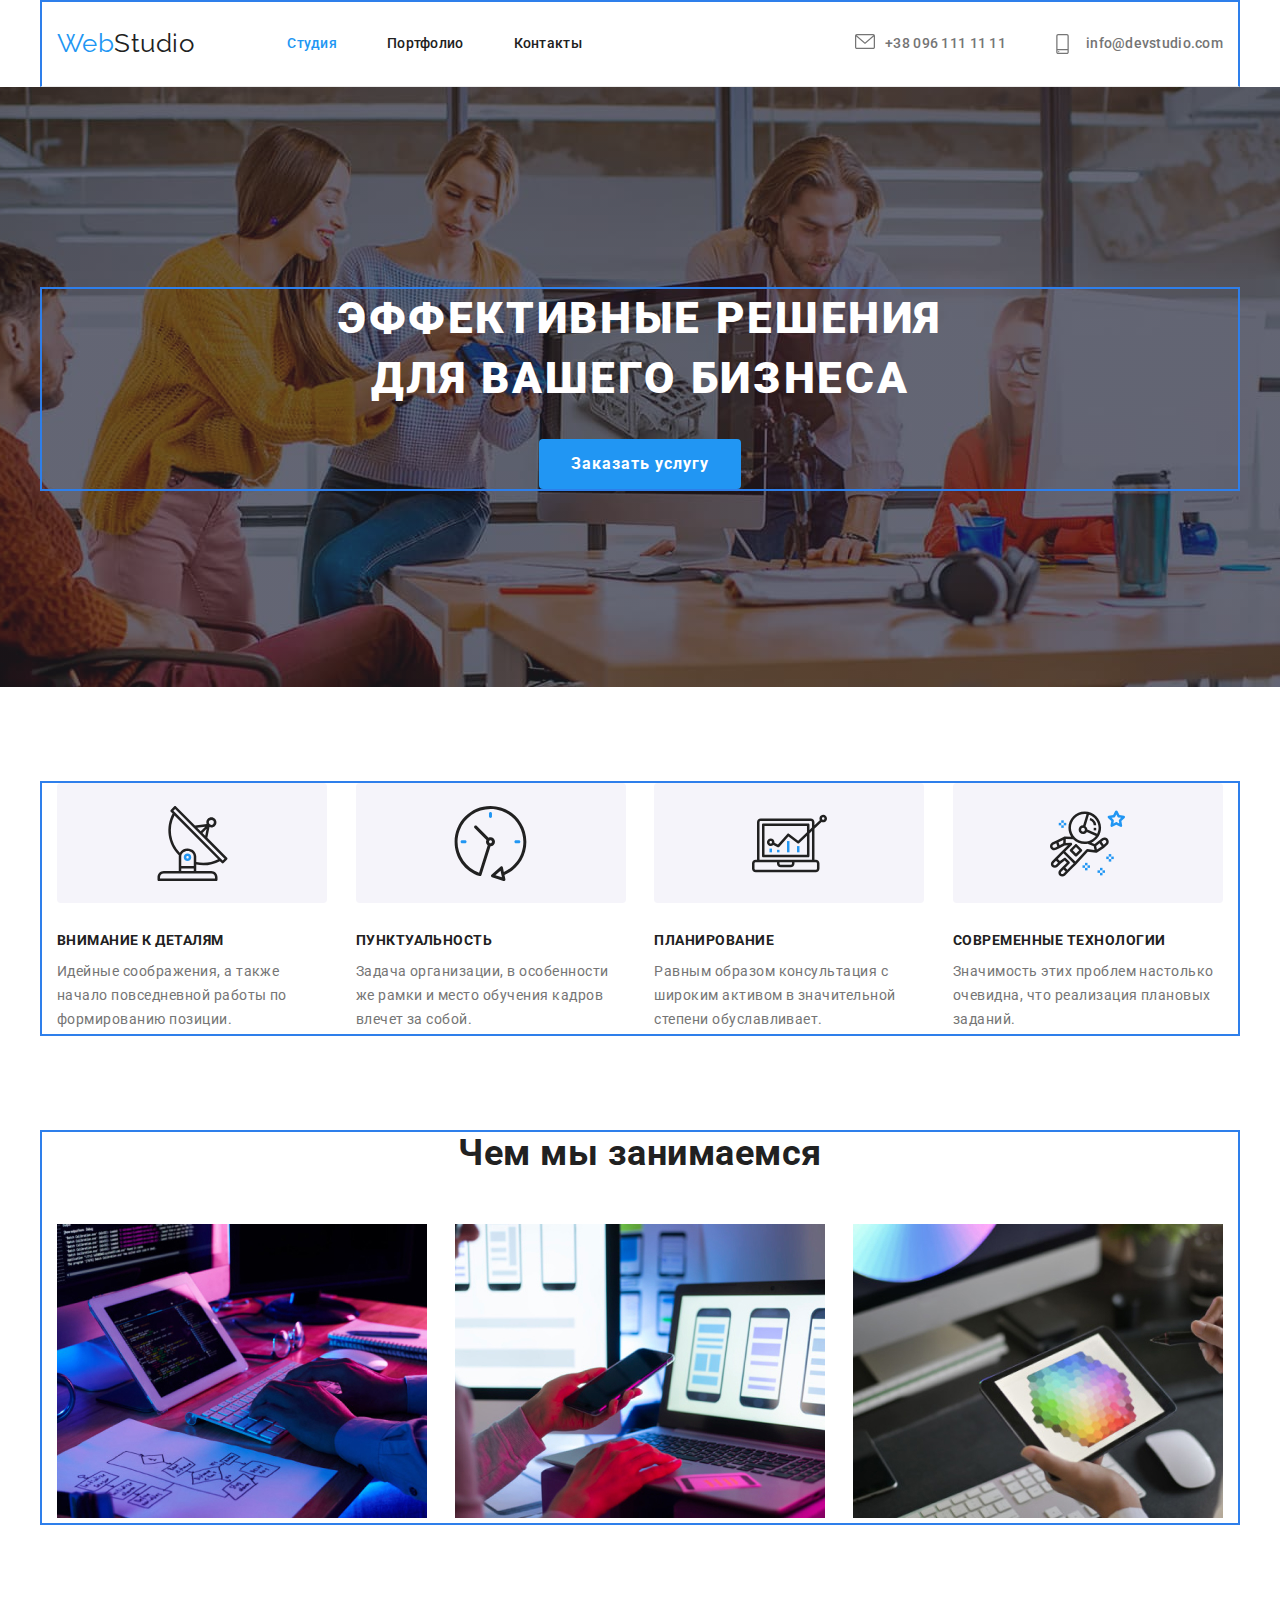
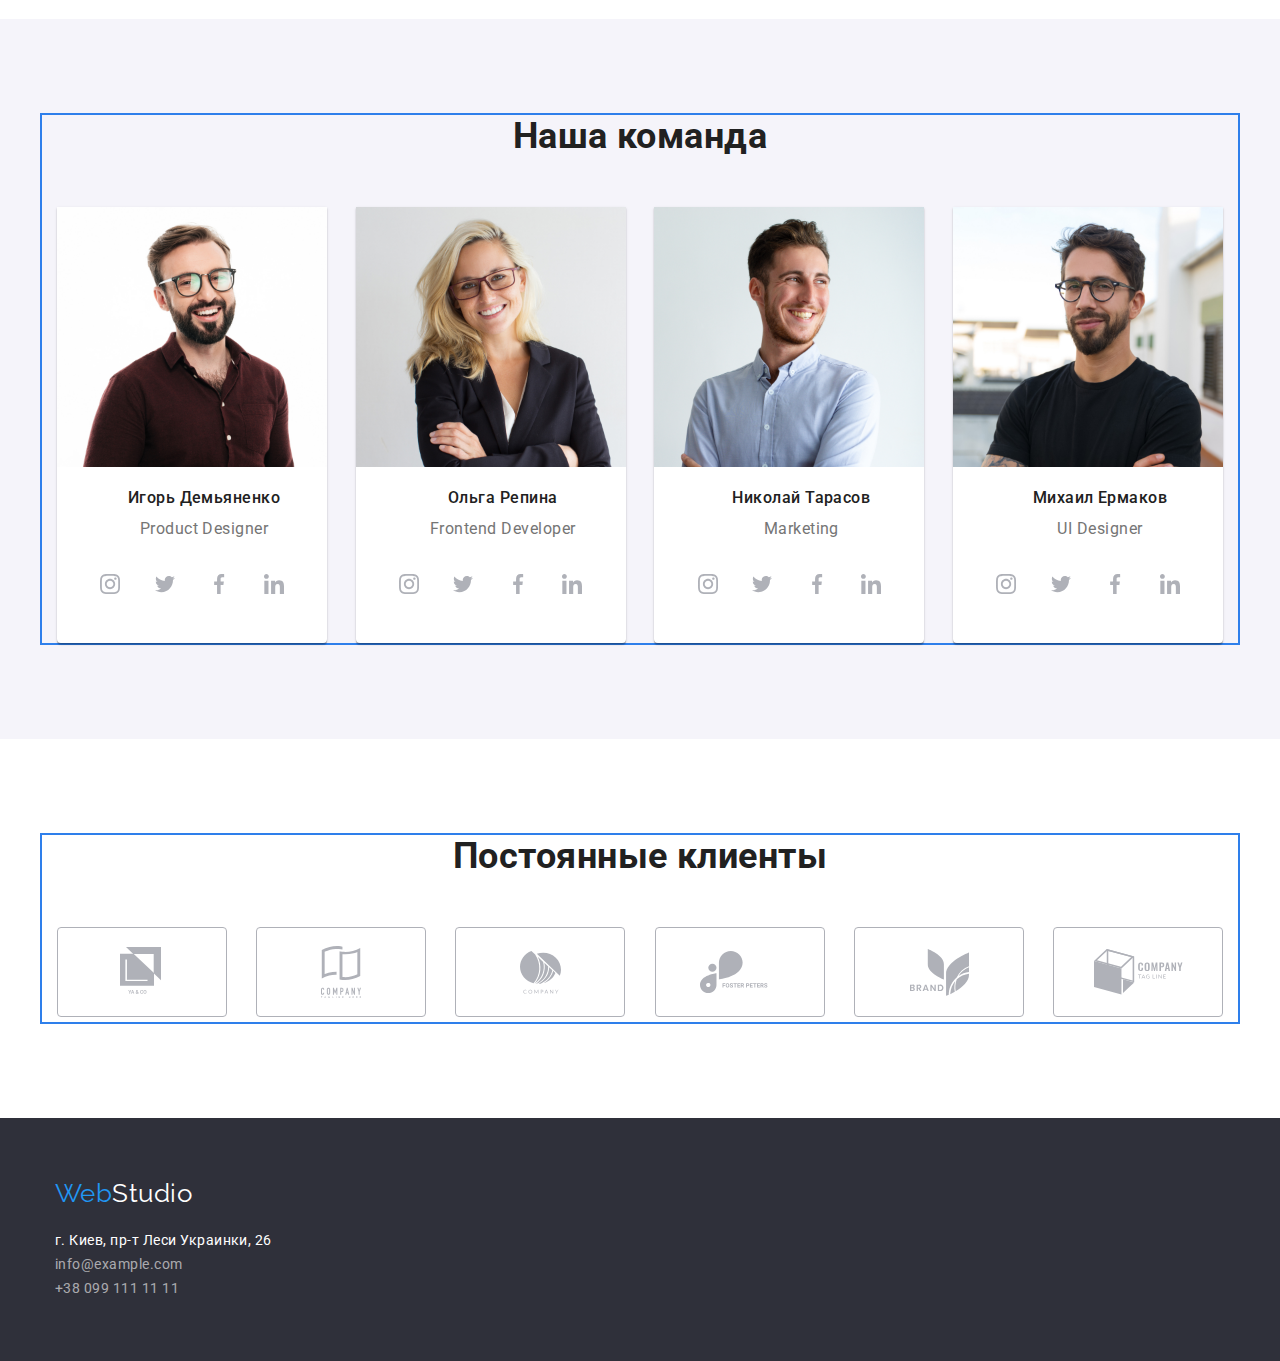
==== index.html @ 9d63741e "Добавляет иконки" ====
<!DOCTYPE html>
<html lang="en">
  <head>
    <link
      rel="stylesheet"
      href="https://cdn.jsdelivr.net/npm/modern-normalize@0.7.0/modern-normalize.min.css"
    />
    <meta charset="UTF-8" />
    <meta name="viewport" content="width=device-width, initial-scale=1.0" />
    <title>Document</title>
    <link
      href="https://fonts.googleapis.com/css2?family=Raleway:wght@700&family=Roboto:wght@400;500;700;900&display=swap"
      rel="stylesheet"
    />
    <link rel="stylesheet" href="./css/styles.css" />
    <style>
      a {
        text-decoration: none;
      }
    </style>
  </head>
  <body class="body">
    <!-- Шапка сайта -->
    <header>
      <div class="conteiner header">
        <nav class="menu">
          <a href="" class="logo"><span class="accent">Web</span>Studio</a>
          <ul class="site-nav list">
            <li class="item"><a href="" class="link current">Студия</a></li>
            <li class="item">
              <a href="./portfolio.html" class="link">Портфолио</a>
            </li>
            <li class="item"><a href="" class="link">Контакты</a></li>
          </ul>
        </nav>
        <ul class="auth-nav list">
          <li class="item">
            <a href="tel:+38 096 111 11 11" class="link envelope"
              >+38 096 111 11 11</a
            >
          </li>
          <li class="item">
            <a href="mailto:info@devstudio.com" class="link smartphone"
              >info@devstudio.com</a
            >
          </li>
        </ul>
      </div>
    </header>
    <main>
      <section class="hero overlay">
        <div class="conteiner">
          <h1 class="hero-title">
            Эффективные решения <br />
            для вашего бизнеса
          </h1>
          <div class="hero-button">
            <button class="button">Заказать услугу</button>
          </div>
        </div>
      </section>
      <!-- Наши преимущества -->
      <section class="advantages">
        <div class="conteiner">
          <h2 class="advantages-title visually-hidden">Наши преимущества</h2>
          <ul class="list list-advantages">
            <li class="detail icon-antenna">
              <h3 class="title">Внимание к деталям</h3>
              <p class="text">
                Идейные соображения, а также начало повседневной работы по
                формированию позиции.
              </p>
            </li>
            <li class="detail icon-clock">
              <h3 class="title">Пунктуальность</h3>
              <p class="text">
                Задача организации, в особенности же рамки и место обучения
                кадров влечет за собой.
              </p>
            </li>
            <li class="detail icon-diagram">
              <h3 class="title">Планирование</h3>
              <p class="text">
                Равным образом консультация с широким активом в значительной
                степени обуславливает.
              </p>
            </li>
            <li class="detail icon-astronaut">
              <h3 class="title">Современные технологии</h3>
              <p class="text">
                Значимость этих проблем настолько очевидна, что реализация
                плановых заданий.
              </p>
            </li>
          </ul>
        </div>
      </section>
      <!-- Чем мы занимаемся -->
      <section class="activity">
        <div class="conteiner">
          <h2 class="activity-title">Чем мы занимаемся</h2>
          <div class="development">
            <div class="development-options">
              <img
                src="./images/desktop.jpg"
                alt="Десктопные приложения"
                width="370"
              />
            </div>
            <div class="development-options">
              <img
                src="./images/mobile.jpg"
                alt="Мобильные приложения"
                width="370"
              />
            </div>
            <div class="development-options">
              <img
                src="./images/designer.jpg"
                alt="Дизайнерские решения"
                width="370"
              />
            </div>
          </div>
        </div>
      </section>
      <!-- Наша команда -->
      <section class="section">
        <div class="conteiner">
          <h2 class="section-title">Наша команда</h2>
          <ul class="list features">
            <li class="person">
              <img
                class="img-name"
                src="./images/igor.jpg"
                alt="Игорь Демьяненко"
                width="270"
              />
              <h3 class="name">Игорь Демьяненко</h3>
              <p class="text">Product Designer</p>
              <div class="social">
                <a href="" class="link-instagram"></a>
                <a href="" class="link-twitter"></a>
                <a href="" class="link-facebook"></a>
                <a href="" class="link-linkedIn"></a>
              </div>
            </li>
            <li class="person">
              <img
                class="img-name"
                src="./images/olga.jpg"
                alt="Ольга Репина"
                width="270"
              />
              <h3 class="name">Ольга Репина</h3>
              <p class="text">Frontend Developer</p>
              <div class="social">
                <a href="" class="link-instagram"></a>
                <a href="" class="link-twitter"></a>
                <a href="" class="link-facebook"></a>
                <a href="" class="link-linkedIn"></a>
              </div>
            </li>
            <li class="person">
              <img
                class="img-name"
                src="./images/nikolay.jpg"
                alt="Николай Тарасов"
                width="270"
              />
              <h3 class="name">Николай Тарасов</h3>
              <p class="text">Marketing</p>
              <div class="social">
                <a href="" class="link-instagram"></a>
                <a href="" class="link-twitter"></a>
                <a href="" class="link-facebook"></a>
                <a href="" class="link-linkedIn"></a>
              </div>
            </li>
            <li class="person">
              <img
                class="img-name"
                src="./images/mihail.jpg"
                alt="Михаил Ермаков"
                width="270"
              />
              <h3 class="name">Михаил Ермаков</h3>
              <p class="text">UI Designer</p>
              <div class="social">
                <a href="" class="link-instagram"></a>
                <a href="" class="link-twitter"></a>
                <a href="" class="link-facebook"></a>
                <a href="" class="link-linkedIn"></a>
              </div>
            </li>
          </ul>
        </div>
      </section>
      <!-- Постоянные клиенты -->
      <section class="clients">
        <div class="conteiner">
          <h2 class="title-clients">Постоянные клиенты</h2>
          <ul class="list-clients">
            <li class="logo-clients list">
              <a href=""><img src="./images/Client1.svg" alt="Клиент 1" /></a>
            </li>
            <li class="logo-clients list">
              <a href=""><img src="./images/Client2.svg" alt="Клиент 2" /></a>
            </li>
            <li class="logo-clients list">
              <a href=""><img src="./images/Client3.svg" alt="Клиент 3" /></a>
            </li>
            <li class="logo-clients list">
              <a href=""><img src="./images/Client4.svg" alt="Клиент 4" /></a>
            </li>
            <li class="logo-clients list">
              <a href=""><img src="./images/Client5.svg" alt="Клиент 5" /></a>
            </li>
            <li class="logo-clients list">
              <a href=""><img src="./images/Client6.svg" alt="Клиент 6" /></a>
            </li>
          </ul>
        </div>
      </section>
    </main>
    <footer class="footer">
      <div class="conteiner-footer">
        <a href="" class="logo-footer"><span class="accent">Web</span>Studio</a>
        <address class="contacts">
          <a class="title-address" href="">г. Киев, пр-т Леси Украинки, 26</a
          ><br />
          <a class="title" href="mailto:info@example.com">info@example.com</a
          ><br />
          <a class="title" href="tel:+38 096 111 11 11">+38 099 111 11 11</a>
        </address>
      </div>
    </footer>
  </body>
</html>
---- css/styles.css ----
/*основной цвет текста #757575*/
/*вспомогательный цвет текста #212121*/
/*акцент цвет текста #2196F3*/
/*цвет текста белый #FFFFFF*/
/*цвет фона основной #FFFFFF*/
/*цвет фона вспомагательный #F5F4FA*/
/* цвет фона в портфолио #E5E5E5 */

:root {
  --primary-text-color: #757575;
  --title-text-color: #212121;
  --accent-color: #2196f3;
  --color-text-white: #ffffff;
  --primary-bg-color: #ffffff;
  --bg-color: #f5f4fa;
  --bg-color-footer: #2f303a;
  --bg-color-portfolio: #e5e5e5;
}

.body {
  background-color: #ffffff;
  color: var(--primary-text-color);
  font-family: Roboto, sans-serif;
  letter-spacing: 0.03em;
}

.list {
  list-style: none;
  margin: 0px;
  padding: 0px;
}

.conteiner {
  width: 1200px;
  padding-left: 15px;
  padding-right: 15px;
  margin-left: auto;
  margin-right: auto;
  border: 2px solid #2e7feb;
}

/* скрыть заголовок из потока документа */
.visually-hidden {
  position: absolute;
  width: 1px;
  height: 1px;
  margin: -1px;
  border: 0;
  padding: 0;
  clip: rect(0 0 0 0);
  overflow: hidden;
}

/*Шапка сайта*/

.header {
  display: flex;
  align-items: center;
  border-bottom: 1px solid #ececec;
}

.menu {
  display: flex;
  align-items: center;
}

.logo {
  display: block;
  padding-top: 24px;
  padding-bottom: 25px;
  margin-right: 93px;

  color: var(--title-text-color);
  font-family: Raleway, sans-serif;
  font-size: 26px;
  line-height: 1.2;
}

.logo:hover,
.logo:focus {
  color: var(--accent-color);
}

.logo .accent {
  color: var(--accent-color);
}

.site-nav {
  display: flex;
}

.site-nav .item {
  margin-right: 50px;
}

.site-nav .item:last-child {
  margin-right: 0px;
}

.site-nav .link {
  display: block;
  padding-top: 32px;
  padding-bottom: 32px;
}

.site-nav .link {
  color: var(--title-text-color);
  font-weight: 500;
  font-size: 14px;
  line-height: 1.14;
  letter-spacing: 0.02em;
}

.site-nav .link.current {
  color: var(--accent-color);
}

.site-nav .link:hover,
.site-nav .link:focus {
  color: var(--accent-color);
}

.auth-nav {
  display: flex;
  margin-left: auto;
}

.auth-nav .item {
  margin-right: 50px;
}

.auth-nav .item:last-child {
  margin-right: 0px;
}

.auth-nav .list .item {
  display: block;
  padding-top: 32px;
  padding-bottom: 32px;
}

.auth-nav .link {
  color: var(--primary-text-color);
  font-weight: 500;
  font-size: 14px;
  line-height: 1.14;
  letter-spacing: 0.02em;
}

.auth-nav .link:hover,
.auth-nav .link:focus {
  color: var(--accent-color);
}

/* Иконки конверт и телефон */

.envelope {
  display: inline-flex;
  align-items: center;
  padding-top: 32px;
  padding-bottom: 32px;
}

.envelope::before {
  width: 20px;
  height: 20px;
  margin-right: 10px;
  content: "";
  background-image: url(../images/envelope.svg);
  background-repeat: no-repeat;
  background-size: contain;
}

.smartphone {
  display: inline-flex;
  align-items: center;
  padding-top: 32px;
  padding-bottom: 32px;
}

.smartphone::before {
  width: 20px;
  height: 20px;
  margin-right: 10px;
  content: "";
  background-image: url(../images/smartphone.svg);
  background-repeat: no-repeat;
  background-size: contain;
}

/* Герой */

.overlay {
  max-width: 1600px;
  height: 600px;
  margin-left: auto;
  margin-right: auto;
  background-image: linear-gradient(
      to right,
      rgba(47, 48, 58, 0.4),
      rgba(47, 48, 58, 0.4)
    ),
    url(../images/hero.jpg);
  background-repeat: no-repeat;
  background-position: center;
  background-size: cover;
}

.hero {
  background-color: var(--bg-color-footer);
  text-align: center;
  padding-top: 200px;
  padding-bottom: 200px;
}

.hero-title {
  display: block;
  margin-top: 0px;
  margin-bottom: 30px;

  color: var(--color-text-white);
  font-style: 400;
  font-weight: 900;
  font-size: 44px;
  line-height: 1.36;
  text-align: center;

  letter-spacing: 0.06em;
  text-transform: uppercase;
}

/*Преимущества*/

.advantages {
  padding-top: 94px;
  padding-bottom: 94px;
}

.advantages-title {
  margin-top: 0px;
  margin-bottom: 50px;

  color: var(--title-text-color);
  font-weight: 700;
  font-size: 36px;
  line-height: 1.17;
  text-align: center;
}

.detail {
  display: flex;
  flex-direction: column;
  margin-right: 30px
  margin-left: 0px;
  width: 270px;
  height: 251px;
}

.detail::before {
  display: block;
  content: "";
  height: 120px;
  background-repeat: no-repeat;
  background-size: contain;
  background-position: center;
  background-color: var(--bg-color);
  border-radius: 4px;
  background-size: 75px;
}
.icon-antenna::before {
  background-image: url(../images/antenna.svg);
}

.icon-clock::before {
  background-image: url(../images/clock.svg);
}
.icon-diagram::before {
  background-image: url(../images/diagram.svg);
}
.icon-astronaut::before {
  background-image: url(../images/astronaut.svg);
}

.advantages .title {
  margin-left: 0px;
  margin-top: 30px;
  margin-right: 0px;
  margin-bottom: 10px;

  color: var(--title-text-color);
  font-size: 14px;
  line-height: 1.14;
  text-transform: uppercase;
  font-weight: bold;
}

.advantages .text {
  margin: 0px;

  font-weight: 400;
  font-size: 14px;
  line-height: 24px;
}

/*Чем мы занимаемся*/
.activity {
  padding-bottom: 94px;
}

.activity-title {
  margin-top: 0px;
  margin-bottom: 50px;
  color: var(--title-text-color);
  font-size: 36px;
  line-height: 1.17;
  text-align: center;
  font-weight: 700;
}

.development {
  display: flex;
  flex-wrap: wrap;
  justify-content: space-between;
}

.development-options {
  width: 370px;
}

/*Наша команда*/
.section {
  background-color: #f5f4fa;
  padding-top: 94px;
  padding-bottom: 94px;
}

.section-title {
  margin-top: 0px;
  margin-bottom: 50px;

  color: var(--title-text-color);
  font-size: 36px;
  line-height: 1.17;
  text-align: center;
  font-weight: 700;
}
.person {
  background-color: var(--primary-bg-color);
  box-shadow: 0px 1px 3px rgba(0, 0, 0, 0.12), 0px 1px 1px rgba(0, 0, 0, 0.14),
    0px 2px 1px rgba(0, 0, 0, 0.2);
  border-radius: 0px 0px 4px 4px;
  text-align: center;
}

.list {
  display: flex;
  justify-content: space-between;
}

.img-name {
  display: block;
  margin-bottom: 30px;
}

.person .name,
.text {
  margin-left: 24px;
  margin-top: 30px;
  margin-bottom: 30px;
}

.features .name .link:hover,
.features .name .link:focus {
  color: var(--accent-color);
}

.features .name {
  color: var(--title-text-color);
  font-weight: 500;
  font-size: 16px;
  line-height: 1.19px;
}
.features .text {
  color: var(--primary-text-color);
  font-weight: 400;
  font-size: 16px;
  line-height: 1.19px;
}
/* Социальные сети */
.social {
  margin-bottom: 30px;
}

.link-instagram {
  display: inline-block;
  width: 50px;
  height: 50px;
  background-image: url(../images/instagram.svg);
  background-size: 20px;
  background-repeat: no-repeat;
  background-position: center;
  border-radius: 50%;
}

.link-twitter{
  display: inline-block;
  width: 50px;
  height: 50px;
  background-image: url(../images/twitter.svg);
  background-size: 20px;
  background-repeat: no-repeat;
  background-position: center;
  border-radius: 50%;
}

.link-facebook{
  display: inline-block;
  width: 50px;
  height: 50px;
  background-image: url(../images/facebook.svg);
  background-size: 20px;
  background-repeat: no-repeat;
  background-position: center;
  border-radius: 50%;
}

.link-linkedIn{
  display: inline-block;
  width: 50px;
  height: 50px;
  background-image: url(../images/linkedin.svg);
  background-size: 20px;
  background-repeat: no-repeat;
  background-position: center;
  border-radius: 50%;
}

/* Постоянные клиенты */
.clients {
  padding-top: 94px;
  padding-bottom: 94px;
}

.title-clients {
  margin-top: 0px;
  margin-bottom: 50px;

  color: var(--title-text-color);
  font-size: 36px;
  line-height: 1.17;
  text-align: center;
  font-weight: 700;
}
.list-clients {
  display: flex;
  justify-content: space-between;
  margin-top: 0px;
  margin-bottom: 0px;
  padding-right: 0px;
  padding-left: 0px;
}

.logo-clients {
  margin-top: 0px;
  margin-bottom: 0px;
}

.logo-clients:not(:last-child) {
  margin-right: 8px;
}

/* Футер*/
.conteiner-footer {
  display: flex;
  flex-direction: column;

  width: 1200px;
  padding-left: 15px;
  padding-right: 15px;
  margin-left: auto;
  margin-right: auto;
}

.logo-footer {
  margin-bottom: 20px;

  color: var(--color-text-white);
  font-family: Raleway, sans-serif;
  font-size: 26px;
  line-height: 1.2;
}

.logo-footer:hover,
.logo-footer:focus {
  color: var(--accent-color);
}

.logo-footer .accent {
  color: var(--accent-color);
}

.contacts .title-address {
  margin-bottom: 9px;

  color: var(--color-text-white);
  font-weight: 400;
  font-size: 14px;
  line-height: 1.71;
}
.contacts .title-address:hover,
.contacts .title-address:focus {
  color: var(--accent-color);
}
.contacts .title {
  margin-bottom: 9px;
  margin-top: 0px;

  color: rgba(255, 255, 255, 0.6);
  font-weight: 400;
  font-size: 14px;
  line-height: 1.71;
  text-transform: none;
}

.contacts .title:hover,
.contacts .title:focus {
  color: var(--accent-color);
}

.footer {
  background-color: var(--bg-color-footer);
  padding-top: 60px;
  padding-bottom: 60px;
}
.footer .title-color {
  color: var(--color-text-white);
}
.contacts {
  font-style: normal;
}

/*Кнопка*/
.button {
  border-radius: 4px;
  padding-left: 32px;
  padding-right: 32px;
  padding-top: 10px;
  padding-bottom: 10px;
  min-width: 200px;
  height: 50px;

  text-align: center;
  border: 1px transparent;

  color: var(--color-text-white);
  background-color: var(--accent-color);
  border: var(--accent-color);
  font-family: inherit;
  font-weight: bold;
  font-size: 16px;
  line-height: 1.88;
  letter-spacing: 0.06em;
}

/*css портфолио*/

/* Убрать точки списка портфолио */
.list-portfolio {
  list-style: none;
}

.line {
  border-bottom: 1px solid #ececec;
}

.portfolio-header {
  color: var(--title-text-color);
  font-weight: bold;
  font-size: 36px;
  line-height: 1.17px;
}

.portfolio {
  padding-top: 94px;
}

.conteiner-portfolio {
  display: flex;
  justify-content: center;

  width: 1200px;
  padding-left: 15px;
  padding-right: 15px;
  margin-left: auto;
  margin-right: auto;
}

.button-portfolio {
  border-radius: 4px;
  padding-left: 22px;
  padding-right: 22px;
  padding-top: 6px;
  padding-bottom: 6px;
  height: 38px;

  text-align: center;
  border: 1px transparent;

  color: var(--title-text-color);
  background-color: var(--bg-color);
  font-weight: 500;
  font-size: 16px;
  line-height: 1.6;
}

.button-portfolio:not(:last-child) {
  margin-right: 8px;
}

.button-portfolio:focus,
.button-portfolio:hover {
  color: var(--color-text-white);
  background-color: var(--accent-color);
}

.section-portfolio .link {
  color: var(--title-text-color);
  font-weight: bold;
  font-size: 18px;
  line-height: 2;
  letter-spacing: 0.06em;
}

.portfolio-text {
  color: var(--primary-text-color);
  font-weight: 400;
  font-size: 16px;
  line-height: 1.87px;
  letter-spacing: 0.03em;
}

.section-portfolio .conteiner {
  display: flex;
  flex-wrap: wrap;
}

.list-portfolio .block {
  margin-right: 30px;
  margin-bottom: 30px;
  width: 370px;
  border: 1px solid #eeeeee;
  box-sizing: border-box;
}

.list-portfolio .block:nth-child(3n) {
  margin-right: 0px;
}

.list-portfolio .block:nth-last-child(-n + 3) {
  margin-bottom: 0px;
}

.section-portfolio {
  padding-top: 50px;
  padding-bottom: 94px;
}

.block .link,
.portfolio-text {
  margin-left: 24px;
  margin-top: 20px;
  margin-bottom: 20px;
}
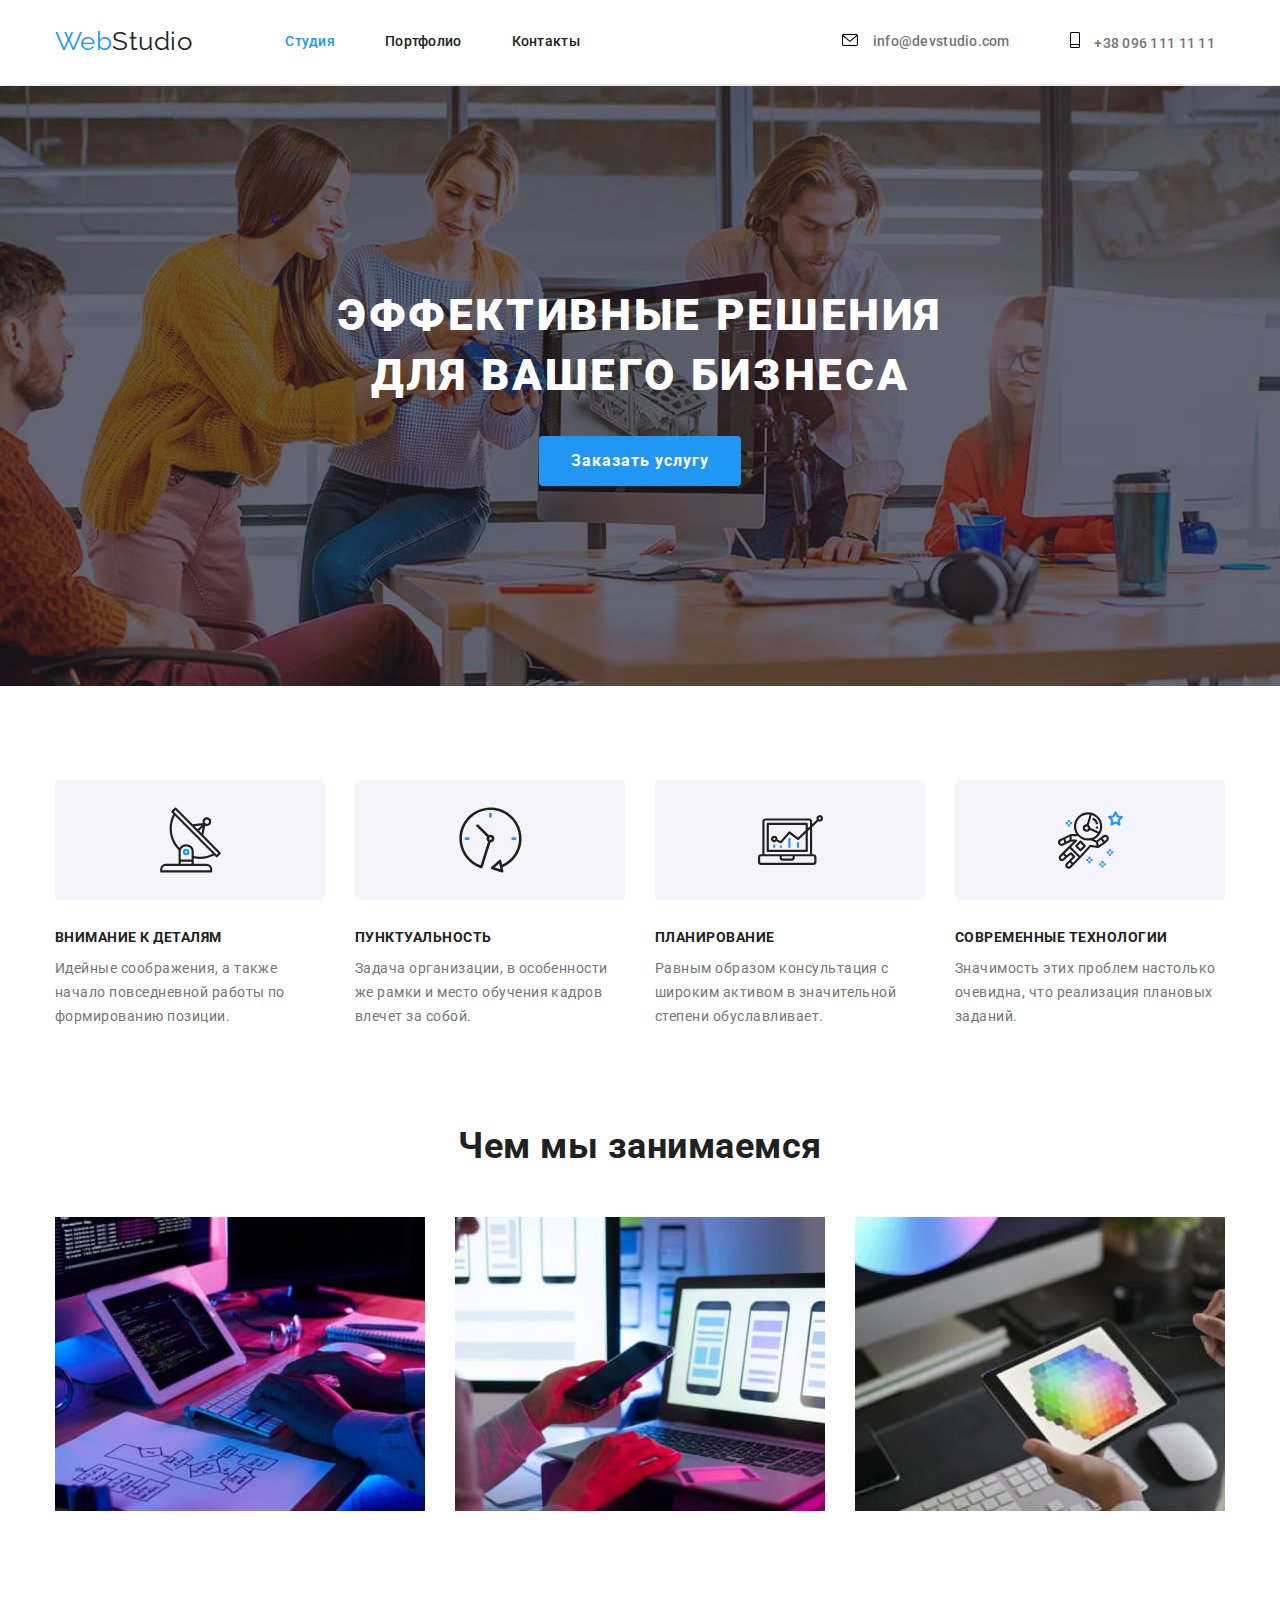
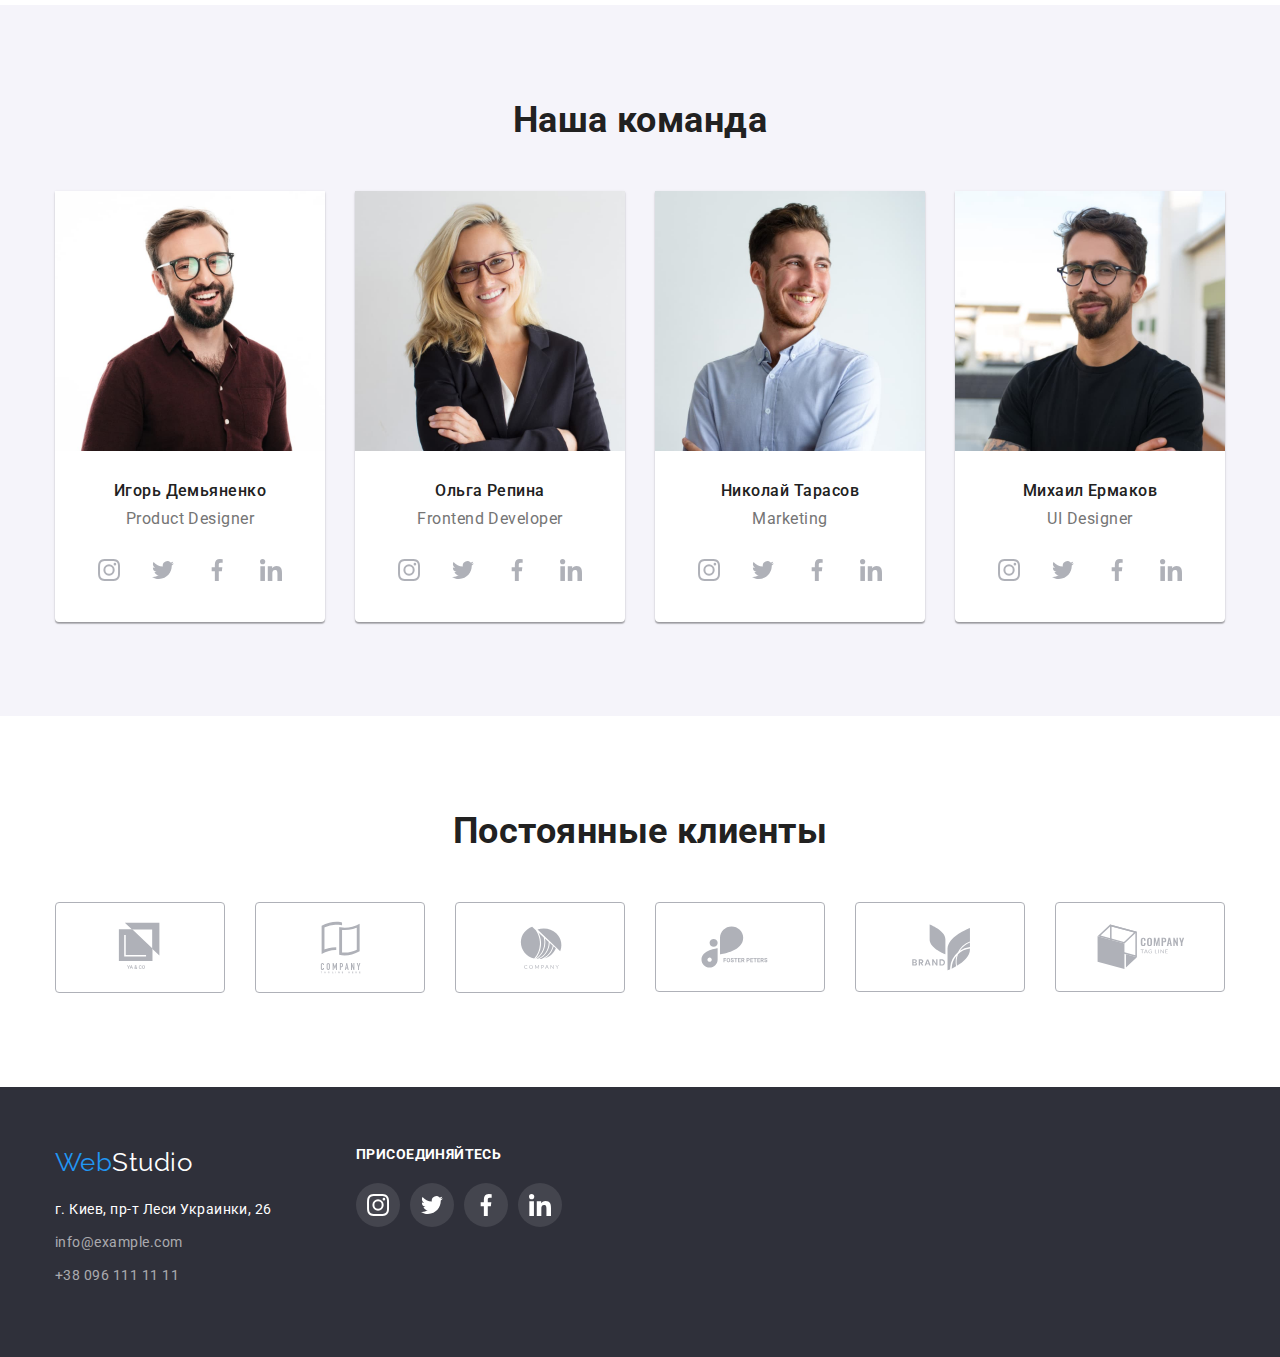
==== commit 90a86be1: "Добавляет спрайт, оптимизированные картинки, иконки соцсетей. ДЗ№4." ====
--- a/index.html
+++ b/index.html
@@ -21,7 +21,7 @@
   </head>
   <body class="body">
     <!-- Шапка сайта -->
-    <header>
+    <header class="line">
       <div class="conteiner header">
         <nav class="menu">
           <a href="" class="logo"><span class="accent">Web</span>Studio</a>
@@ -35,13 +35,23 @@
         </nav>
         <ul class="auth-nav list">
           <li class="item">
-            <a href="tel:+38 096 111 11 11" class="link envelope"
-              >+38 096 111 11 11</a
+            <a href="mailto:info@devstudio.com" class="envelope">
+              <svg class="icon-envelope" width="16px" height="12px">
+                <use href="./images/sprite.svg#envelope"></use>
+              </svg>
+            </a>
+            <a href="mailto:info@devstudio.com" class="link envelope"
+              >info@devstudio.com</a
             >
           </li>
           <li class="item">
-            <a href="mailto:info@devstudio.com" class="link smartphone"
-              >info@devstudio.com</a
+            <a href="tel:+38 096 111 11 11" class="smartphone">
+              <svg class="icon-smartphone" width="10px" height="16px">
+                <use href="./images/sprite.svg#smartphone"></use>
+              </svg>
+            </a>
+            <a href="tel:+38 096 111 11 11" class="link smartphone"
+              >+38 096 111 11 11</a
             >
           </li>
         </ul>
@@ -64,28 +74,48 @@
         <div class="conteiner">
           <h2 class="advantages-title visually-hidden">Наши преимущества</h2>
           <ul class="list list-advantages">
-            <li class="detail icon-antenna">
+            <li class="detail">
+              <div class="antenna">
+                <svg class="icon-antenna" width="65px" height="120px">
+                  <use href="./images/sprite.svg#antenna"></use>
+                </svg>
+              </div>
               <h3 class="title">Внимание к деталям</h3>
               <p class="text">
                 Идейные соображения, а также начало повседневной работы по
                 формированию позиции.
               </p>
             </li>
-            <li class="detail icon-clock">
+            <li class="detail">
+              <div class="clock">
+                <svg class="icon-clock" width="65px" height="120px">
+                  <use href="./images/sprite.svg#clock"></use>
+                </svg>
+              </div>
               <h3 class="title">Пунктуальность</h3>
               <p class="text">
                 Задача организации, в особенности же рамки и место обучения
                 кадров влечет за собой.
               </p>
             </li>
-            <li class="detail icon-diagram">
+            <li class="detail">
+              <div class="diagram">
+                <svg class="icon-diagram" width="65px" height="120px">
+                  <use href="./images/sprite.svg#diagram"></use>
+                </svg>
+              </div>
               <h3 class="title">Планирование</h3>
               <p class="text">
                 Равным образом консультация с широким активом в значительной
                 степени обуславливает.
               </p>
             </li>
-            <li class="detail icon-astronaut">
+            <li class="detail">
+              <div class="astronaut">
+                <svg class="icon-astronaut" width="65px" height="120px">
+                  <use href="./images/sprite.svg#astronaut"></use>
+                </svg>
+              </div>
               <h3 class="title">Современные технологии</h3>
               <p class="text">
                 Значимость этих проблем настолько очевидна, что реализация
@@ -139,10 +169,26 @@
               <h3 class="name">Игорь Демьяненко</h3>
               <p class="text">Product Designer</p>
               <div class="social">
-                <a href="" class="link-instagram"></a>
-                <a href="" class="link-twitter"></a>
-                <a href="" class="link-facebook"></a>
-                <a href="" class="link-linkedIn"></a>
+                <a href="" class="link-instagram">
+                  <svg class="icon-instagram" width="22px" height="22px">
+                    <use href="./images/sprite.svg#instagram"></use>
+                  </svg>
+                </a>
+                <a href="" class="link-twitter">
+                  <svg class="icon-twitter" width="22px" height="22px">
+                    <use href="./images/sprite.svg#twitter"></use>
+                  </svg>
+                </a>
+                <a href="" class="link-facebook">
+                  <svg class="icon-facebook" width="22" height="22px">
+                    <use href="./images/sprite.svg#facebook"></use>
+                  </svg>
+                </a>
+                <a href="" class="link-linkedin">
+                  <svg class="icon-linkedin" width="22px" height="22px">
+                    <use href="./images/sprite.svg#linkedin"></use>
+                  </svg>
+                </a>
               </div>
             </li>
             <li class="person">
@@ -155,10 +201,26 @@
               <h3 class="name">Ольга Репина</h3>
               <p class="text">Frontend Developer</p>
               <div class="social">
-                <a href="" class="link-instagram"></a>
-                <a href="" class="link-twitter"></a>
-                <a href="" class="link-facebook"></a>
-                <a href="" class="link-linkedIn"></a>
+                <a href="" class="link-instagram">
+                  <svg class="icon-instagram" width="22px" height="22px">
+                    <use href="./images/sprite.svg#instagram"></use>
+                  </svg>
+                </a>
+                <a href="" class="link-twitter">
+                  <svg class="icon-twitter" width="22px" height="22px">
+                    <use href="./images/sprite.svg#twitter"></use>
+                  </svg>
+                </a>
+                <a href="" class="link-facebook">
+                  <svg class="icon-facebook" width="22" height="22px">
+                    <use href="./images/sprite.svg#facebook"></use>
+                  </svg>
+                </a>
+                <a href="" class="link-linkedin">
+                  <svg class="icon-linkedin" width="22px" height="22px">
+                    <use href="./images/sprite.svg#linkedin"></use>
+                  </svg>
+                </a>
               </div>
             </li>
             <li class="person">
@@ -171,10 +233,26 @@
               <h3 class="name">Николай Тарасов</h3>
               <p class="text">Marketing</p>
               <div class="social">
-                <a href="" class="link-instagram"></a>
-                <a href="" class="link-twitter"></a>
-                <a href="" class="link-facebook"></a>
-                <a href="" class="link-linkedIn"></a>
+                <a href="" class="link-instagram">
+                  <svg class="icon-instagram" width="22px" height="22px">
+                    <use href="./images/sprite.svg#instagram"></use>
+                  </svg>
+                </a>
+                <a href="" class="link-twitter">
+                  <svg class="icon-twitter" width="22px" height="22px">
+                    <use href="./images/sprite.svg#twitter"></use>
+                  </svg>
+                </a>
+                <a href="" class="link-facebook">
+                  <svg class="icon-facebook" width="22" height="22px">
+                    <use href="./images/sprite.svg#facebook"></use>
+                  </svg>
+                </a>
+                <a href="" class="link-linkedin">
+                  <svg class="icon-linkedin" width="22px" height="22px">
+                    <use href="./images/sprite.svg#linkedin"></use>
+                  </svg>
+                </a>
               </div>
             </li>
             <li class="person">
@@ -187,10 +265,26 @@
               <h3 class="name">Михаил Ермаков</h3>
               <p class="text">UI Designer</p>
               <div class="social">
-                <a href="" class="link-instagram"></a>
-                <a href="" class="link-twitter"></a>
-                <a href="" class="link-facebook"></a>
-                <a href="" class="link-linkedIn"></a>
+                <a href="" class="link-instagram">
+                  <svg class="icon-instagram" width="22px" height="22px">
+                    <use href="./images/sprite.svg#instagram"></use>
+                  </svg>
+                </a>
+                <a href="" class="link-twitter">
+                  <svg class="icon-twitter" width="22px" height="22px">
+                    <use href="./images/sprite.svg#twitter"></use>
+                  </svg>
+                </a>
+                <a href="" class="link-facebook">
+                  <svg class="icon-facebook" width="22" height="22px">
+                    <use href="./images/sprite.svg#facebook"></use>
+                  </svg>
+                </a>
+                <a href="" class="link-linkedin">
+                  <svg class="icon-linkedin" width="22px" height="22px">
+                    <use href="./images/sprite.svg#linkedin"></use>
+                  </svg>
+                </a>
               </div>
             </li>
           </ul>
@@ -201,23 +295,47 @@
         <div class="conteiner">
           <h2 class="title-clients">Постоянные клиенты</h2>
           <ul class="list-clients">
-            <li class="logo-clients list">
-              <a href=""><img src="./images/Client1.svg" alt="Клиент 1" /></a>
-            </li>
-            <li class="logo-clients list">
-              <a href=""><img src="./images/Client2.svg" alt="Клиент 2" /></a>
-            </li>
-            <li class="logo-clients list">
-              <a href=""><img src="./images/Client3.svg" alt="Клиент 3" /></a>
-            </li>
-            <li class="logo-clients list">
-              <a href=""><img src="./images/Client4.svg" alt="Клиент 4" /></a>
-            </li>
-            <li class="logo-clients list">
-              <a href=""><img src="./images/Client5.svg" alt="Клиент 5" /></a>
-            </li>
-            <li class="logo-clients list">
-              <a href=""><img src="./images/Client6.svg" alt="Клиент 6" /></a>
+            <li class="list">
+              <a href="" class="client1">
+                <svg class="icon-client1" width="170px" height="90px">
+                  <use href="./images/sprite.svg#client1"></use>
+                </svg>
+              </a>
+            </li>
+            <li class="list">
+              <a href="" class="client2">
+                <svg class="icon-client2" width="170px" height="90px">
+                  <use href="./images/sprite.svg#client2"></use>
+                </svg>
+              </a>
+            </li>
+            <li class="list">
+              <a href="" class="client2">
+                <svg class="icon-client3" width="170px" height="90px">
+                  <use href="./images/sprite.svg#client3"></use>
+                </svg>
+              </a>
+            </li>
+            <li class="list">
+              <a href="" class="client4">
+                <svg class="icon-client4" width="170px" height="90px">
+                  <use href="./images/sprite.svg#client4"></use>
+                </svg>
+              </a>
+            </li>
+            <li class="list">
+              <a href="" class="client5">
+                <svg class="icon-client5" width="170px" height="90px">
+                  <use href="./images/sprite.svg#client5"></use>
+                </svg>
+              </a>
+            </li>
+            <li class="list">
+              <a href="" class="client6">
+                <svg class="icon-client6" width="170px" height="90px">
+                  <use href="./images/sprite.svg#client6"></use>
+                </svg>
+              </a>
             </li>
           </ul>
         </div>
@@ -225,15 +343,43 @@
     </main>
     <footer class="footer">
       <div class="conteiner-footer">
-        <a href="" class="logo-footer"><span class="accent">Web</span>Studio</a>
-        <address class="contacts">
-          <a class="title-address" href="">г. Киев, пр-т Леси Украинки, 26</a
-          ><br />
-          <a class="title" href="mailto:info@example.com">info@example.com</a
-          ><br />
-          <a class="title" href="tel:+38 096 111 11 11">+38 099 111 11 11</a>
-        </address>
-      </div>
+        <ul class="list list-footer">
+        <li class="footer-blok">
+          <a href="" class="logo-footer"
+            ><span class="accent">Web</span>Studio</a
+          >
+          <address class="contacts">
+            <a class="title-address" href="">г. Киев, пр-т Леси Украинки, 26</a>
+            <a class="title" href="mailto:info@example.com">info@example.com</a>
+            <a class="title" href="tel:+38 096 111 11 11">+38 096 111 11 11</a>
+          </address>
+        </li>
+          <li class="social-networks">
+            <b class="welcome">ПРИСОЕДИНЯЙТЕСЬ</b>
+          <div class="social-footer">
+          <a href="" class="link-instagram">
+            <svg class="icon-instagram-footer" width="22px" height="22px">
+              <use href="./images/sprite.svg#instagram"></use>
+            </svg>
+          </a>
+          <a href="" class="link-twitter">
+            <svg class="icon-twitter-footer" width="22px" height="22px">
+              <use href="./images/sprite.svg#twitter"></use>
+            </svg>
+          </a>
+          <a href="" class="link-facebook">
+            <svg class="icon-facebook-footer" width="22" height="22px">
+              <use href="./images/sprite.svg#facebook"></use>
+            </svg>
+          </a>
+          <a href="" class="link-linkedin">
+            <svg class="icon-linkedin-footer" width="22px" height="22px">
+              <use href="./images/sprite.svg#linkedin"></use>
+            </svg>
+          </a>
+        </div>
+    </li>
+    </ul>
     </footer>
   </body>
 </html>
--- a/css/styles.css
+++ b/css/styles.css
@@ -36,7 +36,6 @@
   padding-right: 15px;
   margin-left: auto;
   margin-right: auto;
-  border: 2px solid #2e7feb;
 }
 
 /* скрыть заголовок из потока документа */
@@ -51,7 +50,13 @@
   overflow: hidden;
 }
 
+img, svg {
+  display: block;
+  max-width: 100%;
+  height: auto;
+}
 /*Шапка сайта*/
+
 
 .header {
   display: flex;
@@ -122,6 +127,7 @@
 
 .auth-nav {
   display: flex;
+  align-items: center;
   margin-left: auto;
 }
 
@@ -155,20 +161,29 @@
 /* Иконки конверт и телефон */
 
 .envelope {
+  padding: 0px;
+  border: none;
+  margin-right: 10px;
+  background-color: var(--primary-bg-color);
+}
+
+.item:hover {
+  fill: var(--accent-color);
+}
+
+.envelope {
   display: inline-flex;
   align-items: center;
   padding-top: 32px;
   padding-bottom: 32px;
 }
 
-.envelope::before {
-  width: 20px;
-  height: 20px;
+.smartphone {
+  padding-top: 32px;
+  padding-bottom: 32px;
+  border: none;
   margin-right: 10px;
-  content: "";
-  background-image: url(../images/envelope.svg);
-  background-repeat: no-repeat;
-  background-size: contain;
+  background-color: var(--primary-bg-color);
 }
 
 .smartphone {
@@ -177,17 +192,6 @@
   padding-top: 32px;
   padding-bottom: 32px;
 }
-
-.smartphone::before {
-  width: 20px;
-  height: 20px;
-  margin-right: 10px;
-  content: "";
-  background-image: url(../images/smartphone.svg);
-  background-repeat: no-repeat;
-  background-size: contain;
-}
-
 /* Герой */
 
 .overlay {
@@ -256,29 +260,50 @@
   height: 251px;
 }
 
-.detail::before {
-  display: block;
-  content: "";
+/* Антена */
+.antenna {
+  border: none;
+  width: 270px;
   height: 120px;
-  background-repeat: no-repeat;
-  background-size: contain;
-  background-position: center;
+  border-radius: 4px;
   background-color: var(--bg-color);
-  border-radius: 4px;
-  background-size: 75px;
-}
-.icon-antenna::before {
-  background-image: url(../images/antenna.svg);
-}
-
-.icon-clock::before {
-  background-image: url(../images/clock.svg);
-}
-.icon-diagram::before {
-  background-image: url(../images/diagram.svg);
-}
-.icon-astronaut::before {
-  background-image: url(../images/astronaut.svg);
+}
+.icon-antenna {
+  margin-left: 103px;
+}
+/* Часы */
+.clock {
+  border: none;
+  width: 270px;
+  height: 120px;
+  border-radius: 4px;
+  background-color: var(--bg-color);
+}
+.icon-clock {
+  margin-left: 103px;
+}
+/* Диаграмма */
+.diagram {
+  border: none;
+  width: 270px;
+  height: 120px;
+  border-radius: 4px;
+  background-color: var(--bg-color);
+}
+.icon-diagram {
+  margin-left: 103px;
+}
+
+/* Астронавт */
+.astronaut {
+  border: none;
+  width: 270px;
+  height: 120px;
+  border-radius: 4px;
+  background-color: var(--bg-color);
+}
+.icon-astronaut {
+  margin-left: 103px;
 }
 
 .advantages .title {
@@ -357,18 +382,6 @@
   justify-content: space-between;
 }
 
-.img-name {
-  display: block;
-  margin-bottom: 30px;
-}
-
-.person .name,
-.text {
-  margin-left: 24px;
-  margin-top: 30px;
-  margin-bottom: 30px;
-}
-
 .features .name .link:hover,
 .features .name .link:focus {
   color: var(--accent-color);
@@ -378,61 +391,117 @@
   color: var(--title-text-color);
   font-weight: 500;
   font-size: 16px;
-  line-height: 1.19px;
+  line-height: 1.19;
+  margin-top: 30px;
+  margin-bottom: 9px;
 }
 .features .text {
   color: var(--primary-text-color);
   font-weight: 400;
   font-size: 16px;
-  line-height: 1.19px;
+  line-height: 1.19;
+  margin: 0px;
 }
 /* Социальные сети */
 .social {
+  display: flex;
+  justify-content: center;
+  margin-top: 20px;
   margin-bottom: 30px;
 }
 
+/* Инстаграм */
 .link-instagram {
-  display: inline-block;
-  width: 50px;
-  height: 50px;
-  background-image: url(../images/instagram.svg);
-  background-size: 20px;
-  background-repeat: no-repeat;
-  background-position: center;
+  display: flex;
+  align-items: center;
+  justify-content: center;
+  
   border-radius: 50%;
-}
-
-.link-twitter{
-  display: inline-block;
-  width: 50px;
-  height: 50px;
-  background-image: url(../images/twitter.svg);
-  background-size: 20px;
-  background-repeat: no-repeat;
-  background-position: center;
+  width: 44px;
+  height: 44px;
+  background-color: var(--primary-bg-color);
+}
+
+.icon-instagram {
+  fill: #afb1b8;
+}
+
+.icon-instagram:hover {
+  fill: var(--primary-bg-color);
+}
+
+.link-instagram:hover {
+  background-color: var(--accent-color);
+}
+
+/* Твиттер */
+.link-twitter {
+  display: flex;
+  align-items: center;
+  justify-content: center;
+  
   border-radius: 50%;
-}
-
-.link-facebook{
-  display: inline-block;
-  width: 50px;
-  height: 50px;
-  background-image: url(../images/facebook.svg);
-  background-size: 20px;
-  background-repeat: no-repeat;
-  background-position: center;
+  width: 44px;
+  height: 44px;
+  background-color: var(--primary-bg-color);
+}
+
+.icon-twitter {
+  fill: #afb1b8;
+}
+
+.icon-twitter:hover {
+  fill: var(--primary-bg-color);
+}
+.link-twitter:hover {
+  background-color: var(--accent-color);
+}
+
+/* Фейсбук */
+.link-facebook {
+  display: flex;
+  align-items: center;
+  justify-content: center;
+  
   border-radius: 50%;
-}
-
-.link-linkedIn{
-  display: inline-block;
-  width: 50px;
-  height: 50px;
-  background-image: url(../images/linkedin.svg);
-  background-size: 20px;
-  background-repeat: no-repeat;
-  background-position: center;
+  width: 44px;
+  height: 44px;
+  background-color: var(--primary-bg-color);
+}
+
+.icon-facebook {
+  fill: #afb1b8;
+}
+
+.icon-facebook:hover {
+  fill: var(--primary-bg-color);
+}
+.link-facebook:hover {
+  background-color: var(--accent-color);
+}
+/* Линкедин */
+
+.link-linkedin {
+  display: flex;
+  align-items: center;
+  justify-content: center;
+    
   border-radius: 50%;
+  width: 44px;
+  height: 44px;
+  background-color: var(--primary-bg-color);
+}
+
+.icon-linkedin {
+  fill: #afb1b8;
+}
+
+.icon-linkedin:hover {
+  fill: var(--primary-bg-color);
+}
+
+.link-linkedin:hover {
+  background-color: var(--accent-color);
 }
 
 /* Постоянные клиенты */
@@ -441,6 +510,92 @@
   padding-bottom: 94px;
 }
 
+/* Клиент1 */
+.icon-client1 {
+  border-radius: 4px;
+  border: 1px solid #afb1b8;
+}
+
+.icon-client1:hover {
+  fill: var(--accent-color);
+  border: 1px solid var(--accent-color);
+}
+
+.client1 {
+  fill: #afb1b8;
+}
+
+/* Клиент2  */
+.icon-client2 {
+  border-radius: 4px;
+  border: 1px solid #afb1b8;
+}
+.icon-client2:hover {
+  fill: var(--accent-color);
+  border: 1px solid var(--accent-color);
+}
+.client2 {
+  fill: #afb1b8;
+}
+
+/* Клиент3  */
+.icon-client3 {
+  border-radius: 4px;
+  border: 1px solid #afb1b8;
+}
+.icon-client3:hover {
+  fill: var(--accent-color);
+  border: 1px solid var(--accent-color);
+}
+.client3 {
+  fill: #afb1b8;
+}
+
+/* Клиент4  */
+.icon-client4 {
+  width: 170px;
+  height: 90px;
+  border-radius: 4px;
+  border: 1px solid #afb1b8;
+}
+.icon-client4:hover {
+  fill: var(--accent-color);
+  border: 1px solid var(--accent-color);
+}
+.client4 {
+  fill: #afb1b8;
+}
+
+/* Клиент5  */
+.icon-client5 {
+  width: 170px;
+  height: 90px;
+  border-radius: 4px;
+  border: 1px solid #afb1b8;
+}
+.icon-client5:hover {
+  fill: var(--accent-color);
+  border: 1px solid var(--accent-color);
+}
+.client5 {
+  fill: #afb1b8;
+}
+
+/* Клиент6  */
+.icon-client6 {
+  width: 170px;
+  height: 90px;
+  border-radius: 4px;
+  border: 1px solid #afb1b8;
+}
+.icon-client6:hover {
+  fill: var(--accent-color);
+  border: 1px solid var(--accent-color);
+}
+.client6 {
+  fill: #afb1b8;
+}
+
 .title-clients {
   margin-top: 0px;
   margin-bottom: 50px;
@@ -451,6 +606,7 @@
   text-align: center;
   font-weight: 700;
 }
+
 .list-clients {
   display: flex;
   justify-content: space-between;
@@ -460,20 +616,14 @@
   padding-left: 0px;
 }
 
-.logo-clients {
-  margin-top: 0px;
-  margin-bottom: 0px;
-}
-
-.logo-clients:not(:last-child) {
-  margin-right: 8px;
-}
-
 /* Футер*/
+.footer {
+  background-color: var(--bg-color-footer);
+  padding-top: 60px;
+  padding-bottom: 60px;
+}
+
 .conteiner-footer {
-  display: flex;
-  flex-direction: column;
-
   width: 1200px;
   padding-left: 15px;
   padding-right: 15px;
@@ -481,6 +631,8 @@
   margin-right: auto;
 }
 
+/* Оформление шрифтов в футере */
+
 .logo-footer {
   margin-bottom: 20px;
 
@@ -527,16 +679,132 @@
   color: var(--accent-color);
 }
 
-.footer {
-  background-color: var(--bg-color-footer);
-  padding-top: 60px;
-  padding-bottom: 60px;
-}
 .footer .title-color {
   color: var(--color-text-white);
 }
 .contacts {
   font-style: normal;
+}
+
+.welcome {
+  color: var(--color-text-white);
+  font-weight: bold;
+  font-size: 14px;
+  line-height: 1.14;
+  letter-spacing: 0.03em;
+}
+
+/* Блоки */
+
+/* Общий ul футтера*/
+.list-footer {
+  display: flex;
+  justify-content: flex-start;
+}
+
+/* общий */
+.social-networks {
+  
+  padding: 0px;
+  margin-left: 70px;
+}
+
+/* лого, адрес */
+.contacts {   
+  width: 231px;
+}
+
+.logo-footer, .title, .title-address {
+  display: block;
+  width: 231px;
+}
+
+.welcome {
+  display: block;
+  margin-bottom: 20px;
+}
+
+/* соцсети */
+
+.social-footer {
+  display: flex;
+  justify-content: flex-star;
+  align-items: center;
+  padding: 0px;
+  width: 206px;
+  
+}
+
+/* Социальные сети */
+
+/* Инстаграм */
+.link-instagram {
+  margin-right: 10px ;
+
+  border-radius: 50%;
+  width: 44px;
+  height: 44px;
+  background-color: rgba(255, 255, 255, 0.1);
+}
+
+.icon-instagram-footer {
+  fill:var(--primary-bg-color);
+}
+
+.link-instagram:hover {
+  background-color: var(--accent-color);
+}
+
+/* Твиттер */
+.link-twitter {
+  margin-right: 10px;
+
+  border-radius: 50%;
+  width: 44px;
+  height: 44px;
+  background-color: rgba(255, 255, 255, 0.1);
+}
+
+.icon-twitter-footer {
+  fill:var(--primary-bg-color);
+}
+
+.link-twitter:hover {
+  background-color: var(--accent-color);
+}
+
+/* Фейсбук */
+.link-facebook {
+  margin-right: 10px;
+
+  border-radius: 50%;
+  width: 44px;
+  height: 44px;
+  background-color: rgba(255, 255, 255, 0.1);;
+}
+
+.icon-facebook-footer {
+  fill:var(--primary-bg-color)
+}
+
+.link-facebook:hover {
+  background-color: var(--accent-color);
+}
+/* Линкедин */
+
+.link-linkedin {
+  border-radius: 50%;
+  width: 44px;
+  height: 44px;
+  background-color: rgba(255, 255, 255, 0.1);;
+}
+
+.icon-linkedin-footer {
+  fill:var(--primary-bg-color)
+}
+
+.link-linkedin:hover {
+  background-color: var(--accent-color);
 }
 
 /*Кнопка*/
@@ -567,23 +835,24 @@
 /* Убрать точки списка портфолио */
 .list-portfolio {
   list-style: none;
-}
-
+  display: flex;
+  justify-content: flex-start;
+}
+
+/* Линия в хеддере на всю ширину экрана */
 .line {
   border-bottom: 1px solid #ececec;
 }
 
+/* Заголовок портфолио */
 .portfolio-header {
   color: var(--title-text-color);
   font-weight: bold;
   font-size: 36px;
-  line-height: 1.17px;
-}
-
-.portfolio {
-  padding-top: 94px;
-}
-
+  line-height: 1.17;
+}
+
+/* Кнопки портфолио */
 .conteiner-portfolio {
   display: flex;
   justify-content: center;
@@ -623,6 +892,12 @@
   background-color: var(--accent-color);
 }
 
+/* Тень при ховере на список страниц портфолио */
+.block:hover{
+  box-shadow: 0px 1px 1px rgba(0, 0, 0, 0.12), 0px 4px 4px rgba(0, 0, 0, 0.06), 1px 4px 6px rgba(0, 0, 0, 0.16);
+}
+
+/* Текст в секции списка портфолио */
 .section-portfolio .link {
   color: var(--title-text-color);
   font-weight: bold;
@@ -635,10 +910,11 @@
   color: var(--primary-text-color);
   font-weight: 400;
   font-size: 16px;
-  line-height: 1.87px;
+  line-height: 1.87;
   letter-spacing: 0.03em;
 }
 
+/* Оформление списка портфолио */
 .section-portfolio .conteiner {
   display: flex;
   flex-wrap: wrap;
@@ -647,9 +923,10 @@
 .list-portfolio .block {
   margin-right: 30px;
   margin-bottom: 30px;
-  width: 370px;
+  width: calc((100% - 30px *2) / 3);
   border: 1px solid #eeeeee;
   box-sizing: border-box;
+
 }
 
 .list-portfolio .block:nth-child(3n) {
@@ -660,14 +937,24 @@
   margin-bottom: 0px;
 }
 
+/* Паддинги секций с кнопками, секции со списком, текста в портфолио */
 .section-portfolio {
   padding-top: 50px;
   padding-bottom: 94px;
 }
 
-.block .link,
-.portfolio-text {
+.portfolio {
+  padding-top: 94px;
+}
+
+.block .link {
   margin-left: 24px;
   margin-top: 20px;
+  margin-bottom: 0px;
+}
+
+.block .portfolio-text {
+  margin-top: 4px;
+  margin-left: 24px;
   margin-bottom: 20px;
-}
+}